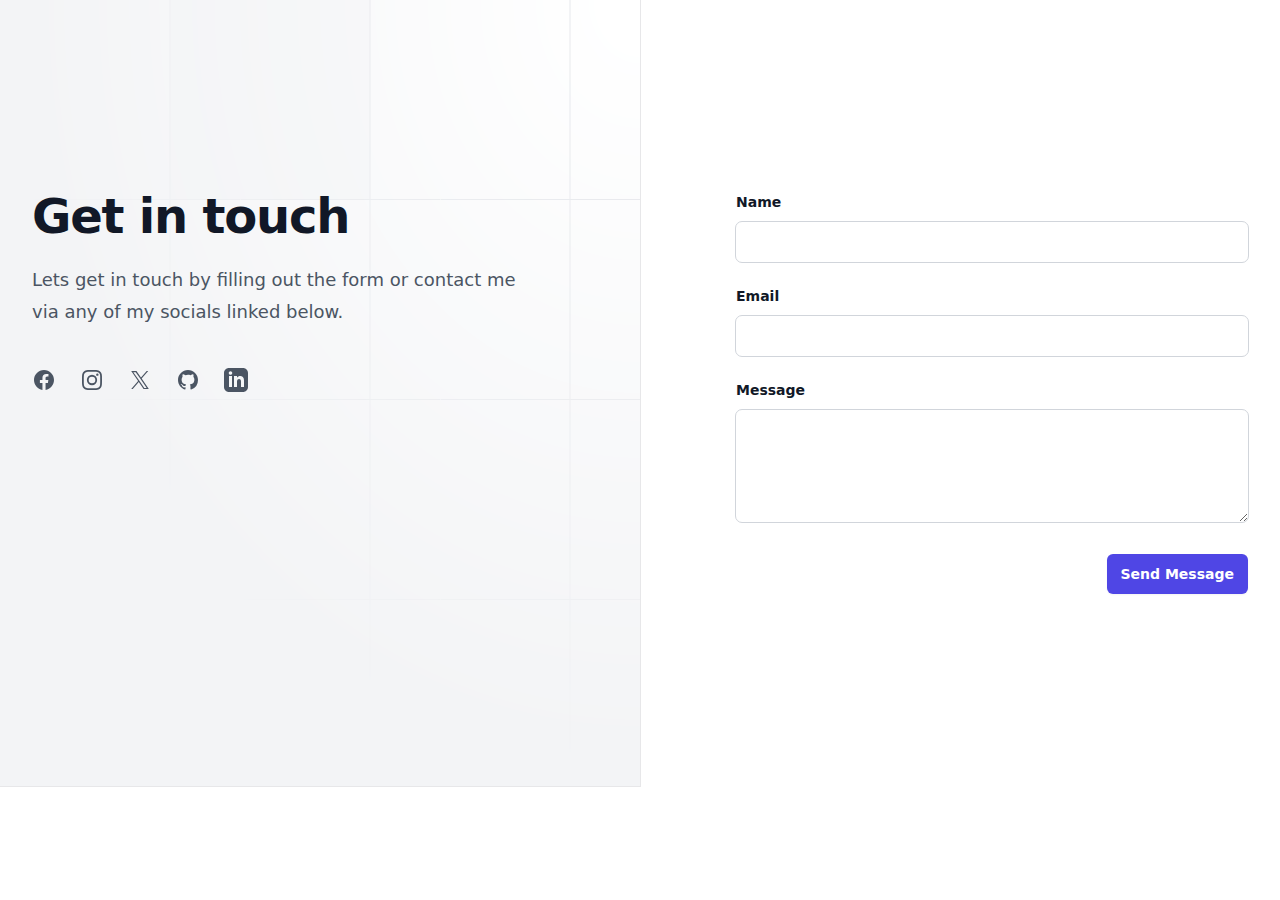
==== src/contact.html @ fce6afdf "Contact Form" ====
<!doctype html>
<html>

<head>
    <meta charset="UTF-8">
    <meta name="viewport" content="width=device-width, initial-scale=1.0">
    <link href="./output.css" rel="stylesheet">
</head>

<body>
    <div class="relative isolate bg-white">
        <div class="mx-auto grid max-w-7xl grid-cols-1 lg:grid-cols-2">
            <div class="relative px-6 pb-20 pt-24 sm:pt-32 lg:static lg:px-8 lg:py-48">
                <div class="mx-auto max-w-xl lg:mx-0 lg:max-w-lg">
                    <div
                        class="absolute inset-y-0 left-0 -z-10 w-full overflow-hidden bg-gray-100 ring-1 ring-gray-900/10 lg:w-1/2">
                        <svg class="absolute inset-0 size-full stroke-gray-200 [mask-image:radial-gradient(100%_100%_at_top_right,white,transparent)]"
                            aria-hidden="true">
                            <defs>
                                <pattern id="83fd4e5a-9d52-42fc-97b6-718e5d7ee527" width="200" height="200" x="100%"
                                    y="-1" patternUnits="userSpaceOnUse">
                                    <path d="M130 200V.5M.5 .5H200" fill="none" />
                                </pattern>
                            </defs>
                            <rect width="100%" height="100%" stroke-width="0" fill="white" />
                            <svg x="100%" y="-1" class="overflow-visible fill-gray-50">
                                <path d="M-470.5 0h201v201h-201Z" stroke-width="0" />
                            </svg>
                            <rect width="100%" height="100%" stroke-width="0"
                                fill="url(#83fd4e5a-9d52-42fc-97b6-718e5d7ee527)" />
                        </svg>
                    </div>
                    <h2 class="text-pretty text-4xl font-semibold tracking-tight text-gray-900 sm:text-5xl">Get in touch
                    </h2>
                    <p class="mt-6 text-lg/8 text-gray-600">Lets get in touch by filling out the form or contact me via any of my socials linked below.</p>
                    <dl class="mt-10 space-y-4 text-base/7 text-gray-600">
                        <div class="flex gap-x-6 md:order-2">
                            <a href="https://www.facebook.com/classen.alex/" class="text-gray-600 hover:text-gray-800">
                                <span class="sr-only">Facebook</span>
                                <svg class="size-6" fill="currentColor" viewBox="0 0 24 24" aria-hidden="true">
                                    <path fill-rule="evenodd"
                                        d="M22 12c0-5.523-4.477-10-10-10S2 6.477 2 12c0 4.991 3.657 9.128 8.438 9.878v-6.987h-2.54V12h2.54V9.797c0-2.506 1.492-3.89 3.777-3.89 1.094 0 2.238.195 2.238.195v2.46h-1.26c-1.243 0-1.63.771-1.63 1.562V12h2.773l-.443 2.89h-2.33v6.988C18.343 21.128 22 16.991 22 12z"
                                        clip-rule="evenodd" />
                                </svg>
                            </a>
                            <a href="https://www.instagram.com/alex_classen/" class="text-gray-600 hover:text-gray-800">
                                <span class="sr-only">Instagram</span>
                                <svg class="size-6" fill="currentColor" viewBox="0 0 24 24" aria-hidden="true">
                                    <path fill-rule="evenodd"
                                        d="M12.315 2c2.43 0 2.784.013 3.808.06 1.064.049 1.791.218 2.427.465a4.902 4.902 0 011.772 1.153 4.902 4.902 0 011.153 1.772c.247.636.416 1.363.465 2.427.048 1.067.06 1.407.06 4.123v.08c0 2.643-.012 2.987-.06 4.043-.049 1.064-.218 1.791-.465 2.427a4.902 4.902 0 01-1.153 1.772 4.902 4.902 0 01-1.772 1.153c-.636.247-1.363.416-2.427.465-1.067.048-1.407.06-4.123.06h-.08c-2.643 0-2.987-.012-4.043-.06-1.064-.049-1.791-.218-2.427-.465a4.902 4.902 0 01-1.772-1.153 4.902 4.902 0 01-1.153-1.772c-.247-.636-.416-1.363-.465-2.427-.047-1.024-.06-1.379-.06-3.808v-.63c0-2.43.013-2.784.06-3.808.049-1.064.218-1.791.465-2.427a4.902 4.902 0 011.153-1.772A4.902 4.902 0 015.45 2.525c.636-.247 1.363-.416 2.427-.465C8.901 2.013 9.256 2 11.685 2h.63zm-.081 1.802h-.468c-2.456 0-2.784.011-3.807.058-.975.045-1.504.207-1.857.344-.467.182-.8.398-1.15.748-.35.35-.566.683-.748 1.15-.137.353-.3.882-.344 1.857-.047 1.023-.058 1.351-.058 3.807v.468c0 2.456.011 2.784.058 3.807.045.975.207 1.504.344 1.857.182.466.399.8.748 1.15.35.35.683.566 1.15.748.353.137.882.3 1.857.344 1.054.048 1.37.058 4.041.058h.08c2.597 0 2.917-.01 3.96-.058.976-.045 1.505-.207 1.858-.344.466-.182.8-.398 1.15-.748.35-.35.566-.683.748-1.15.137-.353.3-.882.344-1.857.048-1.055.058-1.37.058-4.041v-.08c0-2.597-.01-2.917-.058-3.96-.045-.976-.207-1.505-.344-1.858a3.097 3.097 0 00-.748-1.15 3.098 3.098 0 00-1.15-.748c-.353-.137-.882-.3-1.857-.344-1.023-.047-1.351-.058-3.807-.058zM12 6.865a5.135 5.135 0 110 10.27 5.135 5.135 0 010-10.27zm0 1.802a3.333 3.333 0 100 6.666 3.333 3.333 0 000-6.666zm5.338-3.205a1.2 1.2 0 110 2.4 1.2 1.2 0 010-2.4z"
                                        clip-rule="evenodd" />
                                </svg>
                            </a>
                            <a href="https://x.com/classen_alex" class="text-gray-600 hover:text-gray-800">
                                <span class="sr-only">X</span>
                                <svg class="size-6" fill="currentColor" viewBox="0 0 24 24" aria-hidden="true">
                                    <path
                                        d="M13.6823 10.6218L20.2391 3H18.6854L12.9921 9.61788L8.44486 3H3.2002L10.0765 13.0074L3.2002 21H4.75404L10.7663 14.0113L15.5685 21H20.8131L13.6819 10.6218H13.6823ZM11.5541 13.0956L10.8574 12.0991L5.31391 4.16971H7.70053L12.1742 10.5689L12.8709 11.5655L18.6861 19.8835H16.2995L11.5541 13.096V13.0956Z" />
                                </svg>
                            </a>
                            <a href="https://github.com/AlexClassen" class="text-gray-600 hover:text-gray-800">
                                <span class="sr-only">GitHub</span>
                                <svg class="size-6" fill="currentColor" viewBox="0 0 24 24" aria-hidden="true">
                                    <path fill-rule="evenodd"
                                        d="M12 2C6.477 2 2 6.484 2 12.017c0 4.425 2.865 8.18 6.839 9.504.5.092.682-.217.682-.483 0-.237-.008-.868-.013-1.703-2.782.605-3.369-1.343-3.369-1.343-.454-1.158-1.11-1.466-1.11-1.466-.908-.62.069-.608.069-.608 1.003.07 1.531 1.032 1.531 1.032.892 1.53 2.341 1.088 2.91.832.092-.647.35-1.088.636-1.338-2.22-.253-4.555-1.113-4.555-4.951 0-1.093.39-1.988 1.029-2.688-.103-.253-.446-1.272.098-2.65 0 0 .84-.27 2.75 1.026A9.564 9.564 0 0112 6.844c.85.004 1.705.115 2.504.337 1.909-1.296 2.747-1.027 2.747-1.027.546 1.379.202 2.398.1 2.651.64.7 1.028 1.595 1.028 2.688 0 3.848-2.339 4.695-4.566 4.943.359.309.678.92.678 1.855 0 1.338-.012 2.419-.012 2.747 0 .268.18.58.688.482A10.019 10.019 0 0022 12.017C22 6.484 17.522 2 12 2z"
                                        clip-rule="evenodd" />
                                </svg>
                            </a>
                            <a href="https://www.linkedin.com/in/classenalex/" class="text-gray-600 hover:text-gray-800">
                                <span class="sr-only">LinkedIn</span>
                                <svg class="size-6" fill="currentColor" viewBox="0 0 24 24" aria-hidden="true">
                                    <path fill-rule="evenodd"
                                        d="M19 0h-14c-2.761 0-5 2.239-5 5v14c0 2.761 2.239 5 5 5h14c2.762 0 5-2.239 5-5v-14c0-2.761-2.238-5-5-5zm-11 19h-3v-11h3v11zm-1.5-12.268c-.966 0-1.75-.79-1.75-1.764s.784-1.764 1.75-1.764 1.75.79 1.75 1.764-.783 1.764-1.75 1.764zm13.5 12.268h-3v-5.604c0-3.368-4-3.113-4 0v5.604h-3v-11h3v1.765c1.396-2.586 7-2.777 7 2.476v6.759z"
                                        clip-rule="evenodd" />
                                </svg>
                            </a>
                        </div>
                    </dl>
                </div>
            </div>
            <form action="https://formspree.io/f/xvgonvbb" method="POST" class="px-6 pb-24 pt-20 sm:pb-32 lg:px-8 lg:py-48">
                <div class="mx-auto max-w-xl lg:mr-0 lg:max-w-lg">
                    <div class="grid grid-cols-1 gap-y-6">
                        <div>
                            <label for="name" class="block text-sm font-semibold text-gray-900">Name</label>
                            <div class="mt-2.5">
                                <input type="text" name="name" id="name" required
                                    class="block w-full rounded-md bg-white px-3.5 py-2 text-base text-gray-900 outline outline-1 outline-gray-300 placeholder:text-gray-400 focus:outline-indigo-600">
                            </div>
                        </div>
                        <div>
                            <label for="email" class="block text-sm font-semibold text-gray-900">Email</label>
                            <div class="mt-2.5">
                                <input type="email" name="email" id="email" required
                                    class="block w-full rounded-md bg-white px-3.5 py-2 text-base text-gray-900 outline outline-1 outline-gray-300 placeholder:text-gray-400 focus:outline-indigo-600">
                            </div>
                        </div>
                        <div>
                            <label for="message" class="block text-sm font-semibold text-gray-900">Message</label>
                            <div class="mt-2.5">
                                <textarea name="message" id="message" rows="4" required
                                    class="block w-full rounded-md bg-white px-3.5 py-2 text-base text-gray-900 outline outline-1 outline-gray-300 placeholder:text-gray-400 focus:outline-indigo-600"></textarea>
                            </div>
                        </div>
                    </div>
                    <div class="mt-8 flex justify-end">
                        <button type="submit"
                            class="rounded-md bg-indigo-600 px-3.5 py-2.5 text-center text-sm font-semibold text-white shadow-sm hover:bg-indigo-500 focus-visible:outline focus-visible:outline-2 focus-visible:outline-offset-2 focus-visible:outline-indigo-600">
                            Send Message
                        </button>
                    </div>
                </div>
            </form>
        </div>
    </div>
</body>
---- src/output.css ----
*, ::before, ::after {
  --tw-border-spacing-x: 0;
  --tw-border-spacing-y: 0;
  --tw-translate-x: 0;
  --tw-translate-y: 0;
  --tw-rotate: 0;
  --tw-skew-x: 0;
  --tw-skew-y: 0;
  --tw-scale-x: 1;
  --tw-scale-y: 1;
  --tw-pan-x:  ;
  --tw-pan-y:  ;
  --tw-pinch-zoom:  ;
  --tw-scroll-snap-strictness: proximity;
  --tw-gradient-from-position:  ;
  --tw-gradient-via-position:  ;
  --tw-gradient-to-position:  ;
  --tw-ordinal:  ;
  --tw-slashed-zero:  ;
  --tw-numeric-figure:  ;
  --tw-numeric-spacing:  ;
  --tw-numeric-fraction:  ;
  --tw-ring-inset:  ;
  --tw-ring-offset-width: 0px;
  --tw-ring-offset-color: #fff;
  --tw-ring-color: rgb(59 130 246 / 0.5);
  --tw-ring-offset-shadow: 0 0 #0000;
  --tw-ring-shadow: 0 0 #0000;
  --tw-shadow: 0 0 #0000;
  --tw-shadow-colored: 0 0 #0000;
  --tw-blur:  ;
  --tw-brightness:  ;
  --tw-contrast:  ;
  --tw-grayscale:  ;
  --tw-hue-rotate:  ;
  --tw-invert:  ;
  --tw-saturate:  ;
  --tw-sepia:  ;
  --tw-drop-shadow:  ;
  --tw-backdrop-blur:  ;
  --tw-backdrop-brightness:  ;
  --tw-backdrop-contrast:  ;
  --tw-backdrop-grayscale:  ;
  --tw-backdrop-hue-rotate:  ;
  --tw-backdrop-invert:  ;
  --tw-backdrop-opacity:  ;
  --tw-backdrop-saturate:  ;
  --tw-backdrop-sepia:  ;
  --tw-contain-size:  ;
  --tw-contain-layout:  ;
  --tw-contain-paint:  ;
  --tw-contain-style:  ;
}

::backdrop {
  --tw-border-spacing-x: 0;
  --tw-border-spacing-y: 0;
  --tw-translate-x: 0;
  --tw-translate-y: 0;
  --tw-rotate: 0;
  --tw-skew-x: 0;
  --tw-skew-y: 0;
  --tw-scale-x: 1;
  --tw-scale-y: 1;
  --tw-pan-x:  ;
  --tw-pan-y:  ;
  --tw-pinch-zoom:  ;
  --tw-scroll-snap-strictness: proximity;
  --tw-gradient-from-position:  ;
  --tw-gradient-via-position:  ;
  --tw-gradient-to-position:  ;
  --tw-ordinal:  ;
  --tw-slashed-zero:  ;
  --tw-numeric-figure:  ;
  --tw-numeric-spacing:  ;
  --tw-numeric-fraction:  ;
  --tw-ring-inset:  ;
  --tw-ring-offset-width: 0px;
  --tw-ring-offset-color: #fff;
  --tw-ring-color: rgb(59 130 246 / 0.5);
  --tw-ring-offset-shadow: 0 0 #0000;
  --tw-ring-shadow: 0 0 #0000;
  --tw-shadow: 0 0 #0000;
  --tw-shadow-colored: 0 0 #0000;
  --tw-blur:  ;
  --tw-brightness:  ;
  --tw-contrast:  ;
  --tw-grayscale:  ;
  --tw-hue-rotate:  ;
  --tw-invert:  ;
  --tw-saturate:  ;
  --tw-sepia:  ;
  --tw-drop-shadow:  ;
  --tw-backdrop-blur:  ;
  --tw-backdrop-brightness:  ;
  --tw-backdrop-contrast:  ;
  --tw-backdrop-grayscale:  ;
  --tw-backdrop-hue-rotate:  ;
  --tw-backdrop-invert:  ;
  --tw-backdrop-opacity:  ;
  --tw-backdrop-saturate:  ;
  --tw-backdrop-sepia:  ;
  --tw-contain-size:  ;
  --tw-contain-layout:  ;
  --tw-contain-paint:  ;
  --tw-contain-style:  ;
}

/*
! tailwindcss v3.4.16 | MIT License | https://tailwindcss.com
*/

/*
1. Prevent padding and border from affecting element width. (https://github.com/mozdevs/cssremedy/issues/4)
2. Allow adding a border to an element by just adding a border-width. (https://github.com/tailwindcss/tailwindcss/pull/116)
*/

*,
::before,
::after {
  box-sizing: border-box;
  /* 1 */
  border-width: 0;
  /* 2 */
  border-style: solid;
  /* 2 */
  border-color: #e5e7eb;
  /* 2 */
}

::before,
::after {
  --tw-content: '';
}

/*
1. Use a consistent sensible line-height in all browsers.
2. Prevent adjustments of font size after orientation changes in iOS.
3. Use a more readable tab size.
4. Use the user's configured `sans` font-family by default.
5. Use the user's configured `sans` font-feature-settings by default.
6. Use the user's configured `sans` font-variation-settings by default.
7. Disable tap highlights on iOS
*/

html,
:host {
  line-height: 1.5;
  /* 1 */
  -webkit-text-size-adjust: 100%;
  /* 2 */
  -moz-tab-size: 4;
  /* 3 */
  -o-tab-size: 4;
     tab-size: 4;
  /* 3 */
  font-family: ui-sans-serif, system-ui, sans-serif, "Apple Color Emoji", "Segoe UI Emoji", "Segoe UI Symbol", "Noto Color Emoji";
  /* 4 */
  font-feature-settings: normal;
  /* 5 */
  font-variation-settings: normal;
  /* 6 */
  -webkit-tap-highlight-color: transparent;
  /* 7 */
}

/*
1. Remove the margin in all browsers.
2. Inherit line-height from `html` so users can set them as a class directly on the `html` element.
*/

body {
  margin: 0;
  /* 1 */
  line-height: inherit;
  /* 2 */
}

/*
1. Add the correct height in Firefox.
2. Correct the inheritance of border color in Firefox. (https://bugzilla.mozilla.org/show_bug.cgi?id=190655)
3. Ensure horizontal rules are visible by default.
*/

hr {
  height: 0;
  /* 1 */
  color: inherit;
  /* 2 */
  border-top-width: 1px;
  /* 3 */
}

/*
Add the correct text decoration in Chrome, Edge, and Safari.
*/

abbr:where([title]) {
  -webkit-text-decoration: underline dotted;
          text-decoration: underline dotted;
}

/*
Remove the default font size and weight for headings.
*/

h1,
h2,
h3,
h4,
h5,
h6 {
  font-size: inherit;
  font-weight: inherit;
}

/*
Reset links to optimize for opt-in styling instead of opt-out.
*/

a {
  color: inherit;
  text-decoration: inherit;
}

/*
Add the correct font weight in Edge and Safari.
*/

b,
strong {
  font-weight: bolder;
}

/*
1. Use the user's configured `mono` font-family by default.
2. Use the user's configured `mono` font-feature-settings by default.
3. Use the user's configured `mono` font-variation-settings by default.
4. Correct the odd `em` font sizing in all browsers.
*/

code,
kbd,
samp,
pre {
  font-family: ui-monospace, SFMono-Regular, Menlo, Monaco, Consolas, "Liberation Mono", "Courier New", monospace;
  /* 1 */
  font-feature-settings: normal;
  /* 2 */
  font-variation-settings: normal;
  /* 3 */
  font-size: 1em;
  /* 4 */
}

/*
Add the correct font size in all browsers.
*/

small {
  font-size: 80%;
}

/*
Prevent `sub` and `sup` elements from affecting the line height in all browsers.
*/

sub,
sup {
  font-size: 75%;
  line-height: 0;
  position: relative;
  vertical-align: baseline;
}

sub {
  bottom: -0.25em;
}

sup {
  top: -0.5em;
}

/*
1. Remove text indentation from table contents in Chrome and Safari. (https://bugs.chromium.org/p/chromium/issues/detail?id=999088, https://bugs.webkit.org/show_bug.cgi?id=201297)
2. Correct table border color inheritance in all Chrome and Safari. (https://bugs.chromium.org/p/chromium/issues/detail?id=935729, https://bugs.webkit.org/show_bug.cgi?id=195016)
3. Remove gaps between table borders by default.
*/

table {
  text-indent: 0;
  /* 1 */
  border-color: inherit;
  /* 2 */
  border-collapse: collapse;
  /* 3 */
}

/*
1. Change the font styles in all browsers.
2. Remove the margin in Firefox and Safari.
3. Remove default padding in all browsers.
*/

button,
input,
optgroup,
select,
textarea {
  font-family: inherit;
  /* 1 */
  font-feature-settings: inherit;
  /* 1 */
  font-variation-settings: inherit;
  /* 1 */
  font-size: 100%;
  /* 1 */
  font-weight: inherit;
  /* 1 */
  line-height: inherit;
  /* 1 */
  letter-spacing: inherit;
  /* 1 */
  color: inherit;
  /* 1 */
  margin: 0;
  /* 2 */
  padding: 0;
  /* 3 */
}

/*
Remove the inheritance of text transform in Edge and Firefox.
*/

button,
select {
  text-transform: none;
}

/*
1. Correct the inability to style clickable types in iOS and Safari.
2. Remove default button styles.
*/

button,
input:where([type='button']),
input:where([type='reset']),
input:where([type='submit']) {
  -webkit-appearance: button;
  /* 1 */
  background-color: transparent;
  /* 2 */
  background-image: none;
  /* 2 */
}

/*
Use the modern Firefox focus style for all focusable elements.
*/

:-moz-focusring {
  outline: auto;
}

/*
Remove the additional `:invalid` styles in Firefox. (https://github.com/mozilla/gecko-dev/blob/2f9eacd9d3d995c937b4251a5557d95d494c9be1/layout/style/res/forms.css#L728-L737)
*/

:-moz-ui-invalid {
  box-shadow: none;
}

/*
Add the correct vertical alignment in Chrome and Firefox.
*/

progress {
  vertical-align: baseline;
}

/*
Correct the cursor style of increment and decrement buttons in Safari.
*/

::-webkit-inner-spin-button,
::-webkit-outer-spin-button {
  height: auto;
}

/*
1. Correct the odd appearance in Chrome and Safari.
2. Correct the outline style in Safari.
*/

[type='search'] {
  -webkit-appearance: textfield;
  /* 1 */
  outline-offset: -2px;
  /* 2 */
}

/*
Remove the inner padding in Chrome and Safari on macOS.
*/

::-webkit-search-decoration {
  -webkit-appearance: none;
}

/*
1. Correct the inability to style clickable types in iOS and Safari.
2. Change font properties to `inherit` in Safari.
*/

::-webkit-file-upload-button {
  -webkit-appearance: button;
  /* 1 */
  font: inherit;
  /* 2 */
}

/*
Add the correct display in Chrome and Safari.
*/

summary {
  display: list-item;
}

/*
Removes the default spacing and border for appropriate elements.
*/

blockquote,
dl,
dd,
h1,
h2,
h3,
h4,
h5,
h6,
hr,
figure,
p,
pre {
  margin: 0;
}

fieldset {
  margin: 0;
  padding: 0;
}

legend {
  padding: 0;
}

ol,
ul,
menu {
  list-style: none;
  margin: 0;
  padding: 0;
}

/*
Reset default styling for dialogs.
*/

dialog {
  padding: 0;
}

/*
Prevent resizing textareas horizontally by default.
*/

textarea {
  resize: vertical;
}

/*
1. Reset the default placeholder opacity in Firefox. (https://github.com/tailwindlabs/tailwindcss/issues/3300)
2. Set the default placeholder color to the user's configured gray 400 color.
*/

input::-moz-placeholder, textarea::-moz-placeholder {
  opacity: 1;
  /* 1 */
  color: #9ca3af;
  /* 2 */
}

input::placeholder,
textarea::placeholder {
  opacity: 1;
  /* 1 */
  color: #9ca3af;
  /* 2 */
}

/*
Set the default cursor for buttons.
*/

button,
[role="button"] {
  cursor: pointer;
}

/*
Make sure disabled buttons don't get the pointer cursor.
*/

:disabled {
  cursor: default;
}

/*
1. Make replaced elements `display: block` by default. (https://github.com/mozdevs/cssremedy/issues/14)
2. Add `vertical-align: middle` to align replaced elements more sensibly by default. (https://github.com/jensimmons/cssremedy/issues/14#issuecomment-634934210)
   This can trigger a poorly considered lint error in some tools but is included by design.
*/

img,
svg,
video,
canvas,
audio,
iframe,
embed,
object {
  display: block;
  /* 1 */
  vertical-align: middle;
  /* 2 */
}

/*
Constrain images and videos to the parent width and preserve their intrinsic aspect ratio. (https://github.com/mozdevs/cssremedy/issues/14)
*/

img,
video {
  max-width: 100%;
  height: auto;
}

/* Make elements with the HTML hidden attribute stay hidden by default */

[hidden]:where(:not([hidden="until-found"])) {
  display: none;
}

.sr-only {
  position: absolute;
  width: 1px;
  height: 1px;
  padding: 0;
  margin: -1px;
  overflow: hidden;
  clip: rect(0, 0, 0, 0);
  white-space: nowrap;
  border-width: 0;
}

.fixed {
  position: fixed;
}

.absolute {
  position: absolute;
}

.relative {
  position: relative;
}

.inset-0 {
  inset: 0px;
}

.inset-x-0 {
  left: 0px;
  right: 0px;
}

.inset-y-0 {
  top: 0px;
  bottom: 0px;
}

.bottom-0 {
  bottom: 0px;
}

.right-0 {
  right: 0px;
}

.right-1\/2 {
  right: 50%;
}

.top-0 {
  top: 0px;
}

.-top-24 {
  top: -6rem;
}

.left-0 {
  left: 0px;
}

.isolate {
  isolation: isolate;
}

.-z-10 {
  z-index: -10;
}

.z-50 {
  z-index: 50;
}

.order-first {
  order: -9999;
}

.col-span-2 {
  grid-column: span 2 / span 2;
}

.col-start-2 {
  grid-column-start: 2;
}

.-m-1\.5 {
  margin: -0.375rem;
}

.-m-2\.5 {
  margin: -0.625rem;
}

.-mx-3 {
  margin-left: -0.75rem;
  margin-right: -0.75rem;
}

.-my-6 {
  margin-top: -1.5rem;
  margin-bottom: -1.5rem;
}

.mx-auto {
  margin-left: auto;
  margin-right: auto;
}

.-my-8 {
  margin-top: -2rem;
  margin-bottom: -2rem;
}

.-mr-96 {
  margin-right: -24rem;
}

.mt-10 {
  margin-top: 2.5rem;
}

.mt-6 {
  margin-top: 1.5rem;
}

.-ml-2 {
  margin-left: -0.5rem;
}

.-mt-8 {
  margin-top: -2rem;
}

.mr-4 {
  margin-right: 1rem;
}

.mt-1 {
  margin-top: 0.25rem;
}

.mt-16 {
  margin-top: 4rem;
}

.mt-2 {
  margin-top: 0.5rem;
}

.mt-20 {
  margin-top: 5rem;
}

.mt-32 {
  margin-top: 8rem;
}

.mt-4 {
  margin-top: 1rem;
}

.mt-8 {
  margin-top: 2rem;
}

.-ml-0\.5 {
  margin-left: -0.125rem;
}

.-ml-4 {
  margin-left: -1rem;
}

.mr-8 {
  margin-right: 2rem;
}

.mt-3 {
  margin-top: 0.75rem;
}

.mt-2\.5 {
  margin-top: 0.625rem;
}

.mb-3 {
  margin-bottom: 0.75rem;
}

.mb-16 {
  margin-bottom: 4rem;
}

.mb-8 {
  margin-bottom: 2rem;
}

.block {
  display: block;
}

.flex {
  display: flex;
}

.inline-flex {
  display: inline-flex;
}

.flow-root {
  display: flow-root;
}

.grid {
  display: grid;
}

.contents {
  display: contents;
}

.hidden {
  display: none;
}

.aspect-\[6\/5\] {
  aspect-ratio: 6/5;
}

.aspect-\[1404\/767\] {
  aspect-ratio: 1404/767;
}

.aspect-\[4\/3\] {
  aspect-ratio: 4/3;
}

.aspect-\[7\/5\] {
  aspect-ratio: 7/5;
}

.size-6 {
  width: 1.5rem;
  height: 1.5rem;
}

.size-1 {
  width: 0.25rem;
  height: 0.25rem;
}

.size-0\.5 {
  width: 0.125rem;
  height: 0.125rem;
}

.size-full {
  width: 100%;
  height: 100%;
}

.h-24 {
  height: 6rem;
}

.h-8 {
  height: 2rem;
}

.h-px {
  height: 1px;
}

.h-7 {
  height: 1.75rem;
}

.max-h-12 {
  max-height: 3rem;
}

.w-\[200\%\] {
  width: 200%;
}

.w-auto {
  width: auto;
}

.w-full {
  width: 100%;
}

.w-screen {
  width: 100vw;
}

.w-0 {
  width: 0px;
}

.w-64 {
  width: 16rem;
}

.w-96 {
  width: 24rem;
}

.w-\[24rem\] {
  width: 24rem;
}

.w-\[37rem\] {
  width: 37rem;
}

.w-\[87\.75rem\] {
  width: 87.75rem;
}

.w-6 {
  width: 1.5rem;
}

.min-w-0 {
  min-width: 0px;
}

.max-w-2xl {
  max-width: 42rem;
}

.max-w-7xl {
  max-width: 80rem;
}

.max-w-lg {
  max-width: 32rem;
}

.max-w-xl {
  max-width: 36rem;
}

.max-w-none {
  max-width: none;
}

.flex-none {
  flex: none;
}

.flex-auto {
  flex: 1 1 auto;
}

.grow {
  flex-grow: 1;
}

.origin-top-right {
  transform-origin: top right;
}

.-translate-x-full {
  --tw-translate-x: -100%;
  transform: translate(var(--tw-translate-x), var(--tw-translate-y)) rotate(var(--tw-rotate)) skewX(var(--tw-skew-x)) skewY(var(--tw-skew-y)) scaleX(var(--tw-scale-x)) scaleY(var(--tw-scale-y));
}

.skew-x-\[-30deg\] {
  --tw-skew-x: -30deg;
  transform: translate(var(--tw-translate-x), var(--tw-translate-y)) rotate(var(--tw-rotate)) skewX(var(--tw-skew-x)) skewY(var(--tw-skew-y)) scaleX(var(--tw-scale-x)) scaleY(var(--tw-scale-y));
}

.transform-gpu {
  transform: translate3d(var(--tw-translate-x), var(--tw-translate-y), 0) rotate(var(--tw-rotate)) skewX(var(--tw-skew-x)) skewY(var(--tw-skew-y)) scaleX(var(--tw-scale-x)) scaleY(var(--tw-scale-y));
}

.auto-rows-fr {
  grid-auto-rows: minmax(0, 1fr);
}

.grid-cols-1 {
  grid-template-columns: repeat(1, minmax(0, 1fr));
}

.grid-cols-2 {
  grid-template-columns: repeat(2, minmax(0, 1fr));
}

.grid-cols-4 {
  grid-template-columns: repeat(4, minmax(0, 1fr));
}

.flex-col {
  flex-direction: column;
}

.flex-col-reverse {
  flex-direction: column-reverse;
}

.flex-wrap {
  flex-wrap: wrap;
}

.items-start {
  align-items: flex-start;
}

.items-end {
  align-items: flex-end;
}

.items-center {
  align-items: center;
}

.justify-end {
  justify-content: flex-end;
}

.justify-center {
  justify-content: center;
}

.justify-between {
  justify-content: space-between;
}

.gap-8 {
  gap: 2rem;
}

.gap-16 {
  gap: 4rem;
}

.gap-6 {
  gap: 1.5rem;
}

.gap-x-6 {
  -moz-column-gap: 1.5rem;
       column-gap: 1.5rem;
}

.gap-x-12 {
  -moz-column-gap: 3rem;
       column-gap: 3rem;
}

.gap-x-16 {
  -moz-column-gap: 4rem;
       column-gap: 4rem;
}

.gap-x-3 {
  -moz-column-gap: 0.75rem;
       column-gap: 0.75rem;
}

.gap-x-8 {
  -moz-column-gap: 2rem;
       column-gap: 2rem;
}

.gap-y-12 {
  row-gap: 3rem;
}

.gap-y-16 {
  row-gap: 4rem;
}

.gap-y-8 {
  row-gap: 2rem;
}

.gap-x-2\.5 {
  -moz-column-gap: 0.625rem;
       column-gap: 0.625rem;
}

.gap-x-4 {
  -moz-column-gap: 1rem;
       column-gap: 1rem;
}

.gap-y-1 {
  row-gap: 0.25rem;
}

.gap-y-6 {
  row-gap: 1.5rem;
}

.space-y-2 > :not([hidden]) ~ :not([hidden]) {
  --tw-space-y-reverse: 0;
  margin-top: calc(0.5rem * calc(1 - var(--tw-space-y-reverse)));
  margin-bottom: calc(0.5rem * var(--tw-space-y-reverse));
}

.space-y-4 > :not([hidden]) ~ :not([hidden]) {
  --tw-space-y-reverse: 0;
  margin-top: calc(1rem * calc(1 - var(--tw-space-y-reverse)));
  margin-bottom: calc(1rem * var(--tw-space-y-reverse));
}

.divide-y > :not([hidden]) ~ :not([hidden]) {
  --tw-divide-y-reverse: 0;
  border-top-width: calc(1px * calc(1 - var(--tw-divide-y-reverse)));
  border-bottom-width: calc(1px * var(--tw-divide-y-reverse));
}

.divide-gray-500\/10 > :not([hidden]) ~ :not([hidden]) {
  border-color: rgb(107 114 128 / 0.1);
}

.divide-gray-100 > :not([hidden]) ~ :not([hidden]) {
  --tw-divide-opacity: 1;
  border-color: rgb(243 244 246 / var(--tw-divide-opacity, 1));
}

.self-end {
  align-self: flex-end;
}

.overflow-hidden {
  overflow: hidden;
}

.overflow-visible {
  overflow: visible;
}

.overflow-y-auto {
  overflow-y: auto;
}

.text-balance {
  text-wrap: balance;
}

.text-pretty {
  text-wrap: pretty;
}

.rounded-2xl {
  border-radius: 1rem;
}

.rounded-lg {
  border-radius: 0.5rem;
}

.rounded-md {
  border-radius: 0.375rem;
}

.rounded-full {
  border-radius: 9999px;
}

.border-t {
  border-top-width: 1px;
}

.border-gray-100 {
  --tw-border-opacity: 1;
  border-color: rgb(243 244 246 / var(--tw-border-opacity, 1));
}

.border-gray-900\/10 {
  border-color: rgb(17 24 39 / 0.1);
}

.bg-indigo-600 {
  --tw-bg-opacity: 1;
  background-color: rgb(79 70 229 / var(--tw-bg-opacity, 1));
}

.bg-white {
  --tw-bg-opacity: 1;
  background-color: rgb(255 255 255 / var(--tw-bg-opacity, 1));
}

.bg-gray-900\/10 {
  background-color: rgb(17 24 39 / 0.1);
}

.bg-gray-50 {
  --tw-bg-opacity: 1;
  background-color: rgb(249 250 251 / var(--tw-bg-opacity, 1));
}

.bg-gray-900 {
  --tw-bg-opacity: 1;
  background-color: rgb(17 24 39 / var(--tw-bg-opacity, 1));
}

.bg-white\/10 {
  background-color: rgb(255 255 255 / 0.1);
}

.bg-gray-100 {
  --tw-bg-opacity: 1;
  background-color: rgb(243 244 246 / var(--tw-bg-opacity, 1));
}

.bg-gradient-to-b {
  background-image: linear-gradient(to bottom, var(--tw-gradient-stops));
}

.bg-gradient-to-t {
  background-image: linear-gradient(to top, var(--tw-gradient-stops));
}

.bg-gradient-to-r {
  background-image: linear-gradient(to right, var(--tw-gradient-stops));
}

.from-indigo-100\/20 {
  --tw-gradient-from: rgb(224 231 255 / 0.2) var(--tw-gradient-from-position);
  --tw-gradient-to: rgb(224 231 255 / 0) var(--tw-gradient-to-position);
  --tw-gradient-stops: var(--tw-gradient-from), var(--tw-gradient-to);
}

.from-white {
  --tw-gradient-from: #fff var(--tw-gradient-from-position);
  --tw-gradient-to: rgb(255 255 255 / 0) var(--tw-gradient-to-position);
  --tw-gradient-stops: var(--tw-gradient-from), var(--tw-gradient-to);
}

.from-\[\#80caff\] {
  --tw-gradient-from: #80caff var(--tw-gradient-from-position);
  --tw-gradient-to: rgb(128 202 255 / 0) var(--tw-gradient-to-position);
  --tw-gradient-stops: var(--tw-gradient-from), var(--tw-gradient-to);
}

.from-gray-900 {
  --tw-gradient-from: #111827 var(--tw-gradient-from-position);
  --tw-gradient-to: rgb(17 24 39 / 0) var(--tw-gradient-to-position);
  --tw-gradient-stops: var(--tw-gradient-from), var(--tw-gradient-to);
}

.via-gray-900\/40 {
  --tw-gradient-to: rgb(17 24 39 / 0)  var(--tw-gradient-to-position);
  --tw-gradient-stops: var(--tw-gradient-from), rgb(17 24 39 / 0.4) var(--tw-gradient-via-position), var(--tw-gradient-to);
}

.to-\[\#4f46e5\] {
  --tw-gradient-to: #4f46e5 var(--tw-gradient-to-position);
}

.fill-gray-300 {
  fill: #d1d5db;
}

.fill-white\/50 {
  fill: rgb(255 255 255 / 0.5);
}

.fill-gray-50 {
  fill: #f9fafb;
}

.stroke-gray-200 {
  stroke: #e5e7eb;
}

.object-contain {
  -o-object-fit: contain;
     object-fit: contain;
}

.object-cover {
  -o-object-fit: cover;
     object-fit: cover;
}

.p-1\.5 {
  padding: 0.375rem;
}

.p-2\.5 {
  padding: 0.625rem;
}

.p-6 {
  padding: 1.5rem;
}

.p-8 {
  padding: 2rem;
}

.px-3 {
  padding-left: 0.75rem;
  padding-right: 0.75rem;
}

.px-3\.5 {
  padding-left: 0.875rem;
  padding-right: 0.875rem;
}

.px-6 {
  padding-left: 1.5rem;
  padding-right: 1.5rem;
}

.py-2 {
  padding-top: 0.5rem;
  padding-bottom: 0.5rem;
}

.py-2\.5 {
  padding-top: 0.625rem;
  padding-bottom: 0.625rem;
}

.py-32 {
  padding-top: 8rem;
  padding-bottom: 8rem;
}

.py-6 {
  padding-top: 1.5rem;
  padding-bottom: 1.5rem;
}

.py-1\.5 {
  padding-top: 0.375rem;
  padding-bottom: 0.375rem;
}

.py-24 {
  padding-top: 6rem;
  padding-bottom: 6rem;
}

.py-8 {
  padding-top: 2rem;
  padding-bottom: 2rem;
}

.px-8 {
  padding-left: 2rem;
  padding-right: 2rem;
}

.pt-14 {
  padding-top: 3.5rem;
}

.pb-8 {
  padding-bottom: 2rem;
}

.pt-20 {
  padding-top: 5rem;
}

.pt-8 {
  padding-top: 2rem;
}

.pt-80 {
  padding-top: 20rem;
}

.pb-20 {
  padding-bottom: 5rem;
}

.pb-24 {
  padding-bottom: 6rem;
}

.pt-24 {
  padding-top: 6rem;
}

.text-center {
  text-align: center;
}

.text-3xl {
  font-size: 1.875rem;
  line-height: 2.25rem;
}

.text-5xl {
  font-size: 3rem;
  line-height: 1;
}

.text-base\/7 {
  font-size: 1rem;
  line-height: 1.75rem;
}

.text-lg {
  font-size: 1.125rem;
  line-height: 1.75rem;
}

.text-sm {
  font-size: 0.875rem;
  line-height: 1.25rem;
}

.text-sm\/6 {
  font-size: 0.875rem;
  line-height: 1.5rem;
}

.text-lg\/8 {
  font-size: 1.125rem;
  line-height: 2rem;
}

.text-4xl {
  font-size: 2.25rem;
  line-height: 2.5rem;
}

.text-base {
  font-size: 1rem;
  line-height: 1.5rem;
}

.text-xl\/8 {
  font-size: 1.25rem;
  line-height: 2rem;
}

.text-lg\/6 {
  font-size: 1.125rem;
  line-height: 1.5rem;
}

.font-bold {
  font-weight: 700;
}

.font-medium {
  font-weight: 500;
}

.font-semibold {
  font-weight: 600;
}

.tracking-tight {
  letter-spacing: -0.025em;
}

.text-gray-500 {
  --tw-text-opacity: 1;
  color: rgb(107 114 128 / var(--tw-text-opacity, 1));
}

.text-gray-700 {
  --tw-text-opacity: 1;
  color: rgb(55 65 81 / var(--tw-text-opacity, 1));
}

.text-gray-900 {
  --tw-text-opacity: 1;
  color: rgb(17 24 39 / var(--tw-text-opacity, 1));
}

.text-white {
  --tw-text-opacity: 1;
  color: rgb(255 255 255 / var(--tw-text-opacity, 1));
}

.text-gray-600 {
  --tw-text-opacity: 1;
  color: rgb(75 85 99 / var(--tw-text-opacity, 1));
}

.text-indigo-600 {
  --tw-text-opacity: 1;
  color: rgb(79 70 229 / var(--tw-text-opacity, 1));
}

.text-gray-300 {
  --tw-text-opacity: 1;
  color: rgb(209 213 219 / var(--tw-text-opacity, 1));
}

.text-gray-400 {
  --tw-text-opacity: 1;
  color: rgb(156 163 175 / var(--tw-text-opacity, 1));
}

.text-indigo-200 {
  --tw-text-opacity: 1;
  color: rgb(199 210 254 / var(--tw-text-opacity, 1));
}

.underline {
  text-decoration-line: underline;
}

.opacity-25 {
  opacity: 0.25;
}

.shadow-sm {
  --tw-shadow: 0 1px 2px 0 rgb(0 0 0 / 0.05);
  --tw-shadow-colored: 0 1px 2px 0 var(--tw-shadow-color);
  box-shadow: var(--tw-ring-offset-shadow, 0 0 #0000), var(--tw-ring-shadow, 0 0 #0000), var(--tw-shadow);
}

.shadow-xl {
  --tw-shadow: 0 20px 25px -5px rgb(0 0 0 / 0.1), 0 8px 10px -6px rgb(0 0 0 / 0.1);
  --tw-shadow-colored: 0 20px 25px -5px var(--tw-shadow-color), 0 8px 10px -6px var(--tw-shadow-color);
  box-shadow: var(--tw-ring-offset-shadow, 0 0 #0000), var(--tw-ring-shadow, 0 0 #0000), var(--tw-shadow);
}

.shadow-2xl {
  --tw-shadow: 0 25px 50px -12px rgb(0 0 0 / 0.25);
  --tw-shadow-colored: 0 25px 50px -12px var(--tw-shadow-color);
  box-shadow: var(--tw-ring-offset-shadow, 0 0 #0000), var(--tw-ring-shadow, 0 0 #0000), var(--tw-shadow);
}

.shadow-indigo-600\/10 {
  --tw-shadow-color: rgb(79 70 229 / 0.1);
  --tw-shadow: var(--tw-shadow-colored);
}

.outline {
  outline-style: solid;
}

.outline-1 {
  outline-width: 1px;
}

.-outline-offset-1 {
  outline-offset: -1px;
}

.outline-gray-300 {
  outline-color: #d1d5db;
}

.ring-1 {
  --tw-ring-offset-shadow: var(--tw-ring-inset) 0 0 0 var(--tw-ring-offset-width) var(--tw-ring-offset-color);
  --tw-ring-shadow: var(--tw-ring-inset) 0 0 0 calc(1px + var(--tw-ring-offset-width)) var(--tw-ring-color);
  box-shadow: var(--tw-ring-offset-shadow), var(--tw-ring-shadow), var(--tw-shadow, 0 0 #0000);
}

.ring-inset {
  --tw-ring-inset: inset;
}

.ring-indigo-50 {
  --tw-ring-opacity: 1;
  --tw-ring-color: rgb(238 242 255 / var(--tw-ring-opacity, 1));
}

.ring-gray-900\/10 {
  --tw-ring-color: rgb(17 24 39 / 0.1);
}

.blur-3xl {
  --tw-blur: blur(64px);
  filter: var(--tw-blur) var(--tw-brightness) var(--tw-contrast) var(--tw-grayscale) var(--tw-hue-rotate) var(--tw-invert) var(--tw-saturate) var(--tw-sepia) var(--tw-drop-shadow);
}

.\[mask-image\:radial-gradient\(100\%_100\%_at_top_right\2c white\2c transparent\)\] {
  -webkit-mask-image: radial-gradient(100% 100% at top right,white,transparent);
          mask-image: radial-gradient(100% 100% at top right,white,transparent);
}

.placeholder\:text-gray-400::-moz-placeholder {
  --tw-text-opacity: 1;
  color: rgb(156 163 175 / var(--tw-text-opacity, 1));
}

.placeholder\:text-gray-400::placeholder {
  --tw-text-opacity: 1;
  color: rgb(156 163 175 / var(--tw-text-opacity, 1));
}

.hover\:bg-gray-50:hover {
  --tw-bg-opacity: 1;
  background-color: rgb(249 250 251 / var(--tw-bg-opacity, 1));
}

.hover\:bg-indigo-500:hover {
  --tw-bg-opacity: 1;
  background-color: rgb(99 102 241 / var(--tw-bg-opacity, 1));
}

.hover\:text-gray-800:hover {
  --tw-text-opacity: 1;
  color: rgb(31 41 55 / var(--tw-text-opacity, 1));
}

.hover\:text-gray-900:hover {
  --tw-text-opacity: 1;
  color: rgb(17 24 39 / var(--tw-text-opacity, 1));
}

.hover\:text-indigo-500:hover {
  --tw-text-opacity: 1;
  color: rgb(99 102 241 / var(--tw-text-opacity, 1));
}

.focus\:outline:focus {
  outline-style: solid;
}

.focus\:outline-2:focus {
  outline-width: 2px;
}

.focus\:-outline-offset-2:focus {
  outline-offset: -2px;
}

.focus\:outline-indigo-600:focus {
  outline-color: #4f46e5;
}

.focus-visible\:outline:focus-visible {
  outline-style: solid;
}

.focus-visible\:outline-2:focus-visible {
  outline-width: 2px;
}

.focus-visible\:outline-offset-2:focus-visible {
  outline-offset: 2px;
}

.focus-visible\:outline-indigo-600:focus-visible {
  outline-color: #4f46e5;
}

@media (min-width: 640px) {
  .sm\:col-span-2 {
    grid-column: span 2 / span 2;
  }

  .sm\:col-start-2 {
    grid-column-start: 2;
  }

  .sm\:col-start-auto {
    grid-column-start: auto;
  }

  .sm\:-mr-80 {
    margin-right: -20rem;
  }

  .sm\:mt-16 {
    margin-top: 4rem;
  }

  .sm\:-ml-4 {
    margin-left: -1rem;
  }

  .sm\:ml-4 {
    margin-left: 1rem;
  }

  .sm\:mt-0 {
    margin-top: 0px;
  }

  .sm\:mt-20 {
    margin-top: 5rem;
  }

  .sm\:mt-40 {
    margin-top: 10rem;
  }

  .sm\:block {
    display: block;
  }

  .sm\:flex {
    display: flex;
  }

  .sm\:h-32 {
    height: 8rem;
  }

  .sm\:w-0 {
    width: 0px;
  }

  .sm\:w-11\/12 {
    width: 91.666667%;
  }

  .sm\:w-3\/4 {
    width: 75%;
  }

  .sm\:w-64 {
    width: 16rem;
  }

  .sm\:w-80 {
    width: 20rem;
  }

  .sm\:max-w-sm {
    max-width: 24rem;
  }

  .sm\:max-w-md {
    max-width: 28rem;
  }

  .sm\:max-w-xl {
    max-width: 36rem;
  }

  .sm\:flex-auto {
    flex: 1 1 auto;
  }

  .sm\:shrink {
    flex-shrink: 1;
  }

  .sm\:shrink-0 {
    flex-shrink: 0;
  }

  .sm\:grid-cols-6 {
    grid-template-columns: repeat(6, minmax(0, 1fr));
  }

  .sm\:grid-cols-2 {
    grid-template-columns: repeat(2, minmax(0, 1fr));
  }

  .sm\:flex-row-reverse {
    flex-direction: row-reverse;
  }

  .sm\:items-end {
    align-items: flex-end;
  }

  .sm\:gap-8 {
    gap: 2rem;
  }

  .sm\:gap-x-10 {
    -moz-column-gap: 2.5rem;
         column-gap: 2.5rem;
  }

  .sm\:gap-y-14 {
    row-gap: 3.5rem;
  }

  .sm\:rounded-3xl {
    border-radius: 1.5rem;
  }

  .sm\:py-40 {
    padding-top: 10rem;
    padding-bottom: 10rem;
  }

  .sm\:px-16 {
    padding-left: 4rem;
    padding-right: 4rem;
  }

  .sm\:px-6 {
    padding-left: 1.5rem;
    padding-right: 1.5rem;
  }

  .sm\:pt-24 {
    padding-top: 6rem;
  }

  .sm\:pt-48 {
    padding-top: 12rem;
  }

  .sm\:pb-32 {
    padding-bottom: 8rem;
  }

  .sm\:pt-32 {
    padding-top: 8rem;
  }

  .sm\:text-7xl {
    font-size: 4.5rem;
    line-height: 1;
  }

  .sm\:text-xl\/8 {
    font-size: 1.25rem;
    line-height: 2rem;
  }

  .sm\:text-4xl {
    font-size: 2.25rem;
    line-height: 2.5rem;
  }

  .sm\:text-5xl {
    font-size: 3rem;
    line-height: 1;
  }

  .sm\:text-sm\/6 {
    font-size: 0.875rem;
    line-height: 1.5rem;
  }

  .sm\:ring-1 {
    --tw-ring-offset-shadow: var(--tw-ring-inset) 0 0 0 var(--tw-ring-offset-width) var(--tw-ring-offset-color);
    --tw-ring-shadow: var(--tw-ring-inset) 0 0 0 calc(1px + var(--tw-ring-offset-width)) var(--tw-ring-color);
    box-shadow: var(--tw-ring-offset-shadow), var(--tw-ring-shadow), var(--tw-shadow, 0 0 #0000);
  }

  .sm\:ring-gray-900\/10 {
    --tw-ring-color: rgb(17 24 39 / 0.1);
  }
}

@media (min-width: 768px) {
  .md\:order-1 {
    order: 1;
  }

  .md\:order-2 {
    order: 2;
  }

  .md\:mt-0 {
    margin-top: 0px;
  }

  .md\:flex {
    display: flex;
  }

  .md\:grid {
    display: grid;
  }

  .md\:grid-cols-2 {
    grid-template-columns: repeat(2, minmax(0, 1fr));
  }

  .md\:items-center {
    align-items: center;
  }

  .md\:justify-between {
    justify-content: space-between;
  }

  .md\:gap-8 {
    gap: 2rem;
  }
}

@media (min-width: 1024px) {
  .lg\:static {
    position: static;
  }

  .lg\:col-span-2 {
    grid-column: span 2 / span 2;
  }

  .lg\:col-span-1 {
    grid-column: span 1 / span 1;
  }

  .lg\:col-end-1 {
    grid-column-end: 1;
  }

  .lg\:col-end-2 {
    grid-column-end: 2;
  }

  .lg\:mx-0 {
    margin-left: 0px;
    margin-right: 0px;
  }

  .lg\:-mr-96 {
    margin-right: -24rem;
  }

  .lg\:mt-0 {
    margin-top: 0px;
  }

  .lg\:-mr-6 {
    margin-right: -1.5rem;
  }

  .lg\:ml-8 {
    margin-left: 2rem;
  }

  .lg\:ml-auto {
    margin-left: auto;
  }

  .lg\:mt-20 {
    margin-top: 5rem;
  }

  .lg\:mt-24 {
    margin-top: 6rem;
  }

  .lg\:mr-0 {
    margin-right: 0px;
  }

  .lg\:flex {
    display: flex;
  }

  .lg\:grid {
    display: grid;
  }

  .lg\:contents {
    display: contents;
  }

  .lg\:hidden {
    display: none;
  }

  .lg\:aspect-auto {
    aspect-ratio: auto;
  }

  .lg\:h-\[34\.5rem\] {
    height: 34.5rem;
  }

  .lg\:w-auto {
    width: auto;
  }

  .lg\:w-72 {
    width: 18rem;
  }

  .lg\:w-\[37rem\] {
    width: 37rem;
  }

  .lg\:w-full {
    width: 100%;
  }

  .lg\:w-1\/2 {
    width: 50%;
  }

  .lg\:min-w-full {
    min-width: 100%;
  }

  .lg\:max-w-none {
    max-width: none;
  }

  .lg\:max-w-4xl {
    max-width: 56rem;
  }

  .lg\:max-w-lg {
    max-width: 32rem;
  }

  .lg\:max-w-sm {
    max-width: 24rem;
  }

  .lg\:max-w-xl {
    max-width: 36rem;
  }

  .lg\:flex-1 {
    flex: 1 1 0%;
  }

  .lg\:flex-auto {
    flex: 1 1 auto;
  }

  .lg\:flex-none {
    flex: none;
  }

  .lg\:translate-x-0 {
    --tw-translate-x: 0px;
    transform: translate(var(--tw-translate-x), var(--tw-translate-y)) rotate(var(--tw-rotate)) skewX(var(--tw-skew-x)) skewY(var(--tw-skew-y)) scaleX(var(--tw-scale-x)) scaleY(var(--tw-scale-y));
  }

  .lg\:grid-cols-2 {
    grid-template-columns: repeat(2, minmax(0, 1fr));
  }

  .lg\:grid-cols-4 {
    grid-template-columns: repeat(4, minmax(0, 1fr));
  }

  .lg\:grid-cols-5 {
    grid-template-columns: repeat(5, minmax(0, 1fr));
  }

  .lg\:grid-cols-3 {
    grid-template-columns: repeat(3, minmax(0, 1fr));
  }

  .lg\:flex-row {
    flex-direction: row;
  }

  .lg\:flex-col {
    flex-direction: column;
  }

  .lg\:items-start {
    align-items: flex-start;
  }

  .lg\:items-end {
    align-items: flex-end;
  }

  .lg\:justify-end {
    justify-content: flex-end;
  }

  .lg\:gap-x-12 {
    -moz-column-gap: 3rem;
         column-gap: 3rem;
  }

  .lg\:gap-x-16 {
    -moz-column-gap: 4rem;
         column-gap: 4rem;
  }

  .lg\:gap-y-8 {
    row-gap: 2rem;
  }

  .lg\:gap-x-8 {
    -moz-column-gap: 2rem;
         column-gap: 2rem;
  }

  .lg\:gap-y-28 {
    row-gap: 7rem;
  }

  .lg\:gap-y-44 {
    row-gap: 11rem;
  }

  .lg\:self-end {
    align-self: flex-end;
  }

  .lg\:px-8 {
    padding-left: 2rem;
    padding-right: 2rem;
  }

  .lg\:py-48 {
    padding-top: 12rem;
    padding-bottom: 12rem;
  }

  .lg\:pb-8 {
    padding-bottom: 2rem;
  }

  .lg\:pt-80 {
    padding-top: 20rem;
  }
}

@media (min-width: 1280px) {
  .xl\:col-auto {
    grid-column: auto;
  }

  .xl\:col-span-2 {
    grid-column: span 2 / span 2;
  }

  .xl\:col-end-1 {
    grid-column-end: 1;
  }

  .xl\:row-span-2 {
    grid-row: span 2 / span 2;
  }

  .xl\:row-start-1 {
    grid-row-start: 1;
  }

  .xl\:row-end-2 {
    grid-row-end: 2;
  }

  .xl\:mt-36 {
    margin-top: 9rem;
  }

  .xl\:mt-0 {
    margin-top: 0px;
  }

  .xl\:grid {
    display: grid;
  }

  .xl\:w-full {
    width: 100%;
  }

  .xl\:grid-cols-1 {
    grid-template-columns: repeat(1, minmax(0, 1fr));
  }

  .xl\:grid-cols-3 {
    grid-template-columns: repeat(3, minmax(0, 1fr));
  }

  .xl\:grid-rows-1 {
    grid-template-rows: repeat(1, minmax(0, 1fr));
  }

  .xl\:gap-8 {
    gap: 2rem;
  }

  .xl\:gap-x-8 {
    -moz-column-gap: 2rem;
         column-gap: 2rem;
  }
}
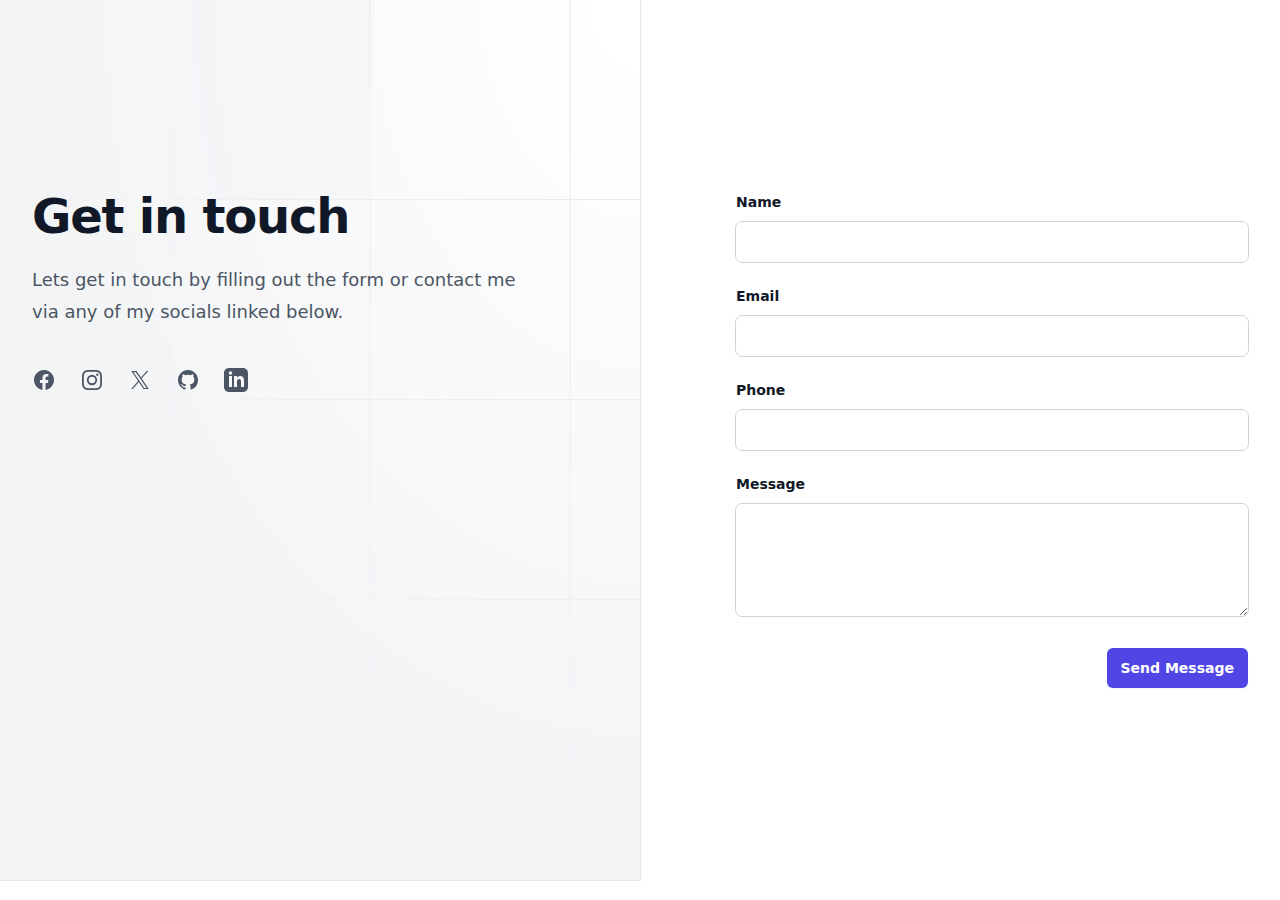
==== commit 627f3c3d: "Fixed Nav" ====
--- a/src/contact.html
+++ b/src/contact.html
@@ -96,6 +96,13 @@
                             </div>
                         </div>
                         <div>
+                            <label for="phone" class="block text-sm font-semibold text-gray-900">Phone</label>
+                            <div class="mt-2.5">
+                                <input type="phone" name="phone" id="phone" required
+                                    class="block w-full rounded-md bg-white px-3.5 py-2 text-base text-gray-900 outline outline-1 outline-gray-300 placeholder:text-gray-400 focus:outline-indigo-600">
+                            </div>
+                        </div>
+                        <div>
                             <label for="message" class="block text-sm font-semibold text-gray-900">Message</label>
                             <div class="mt-2.5">
                                 <textarea name="message" id="message" rows="4" required
